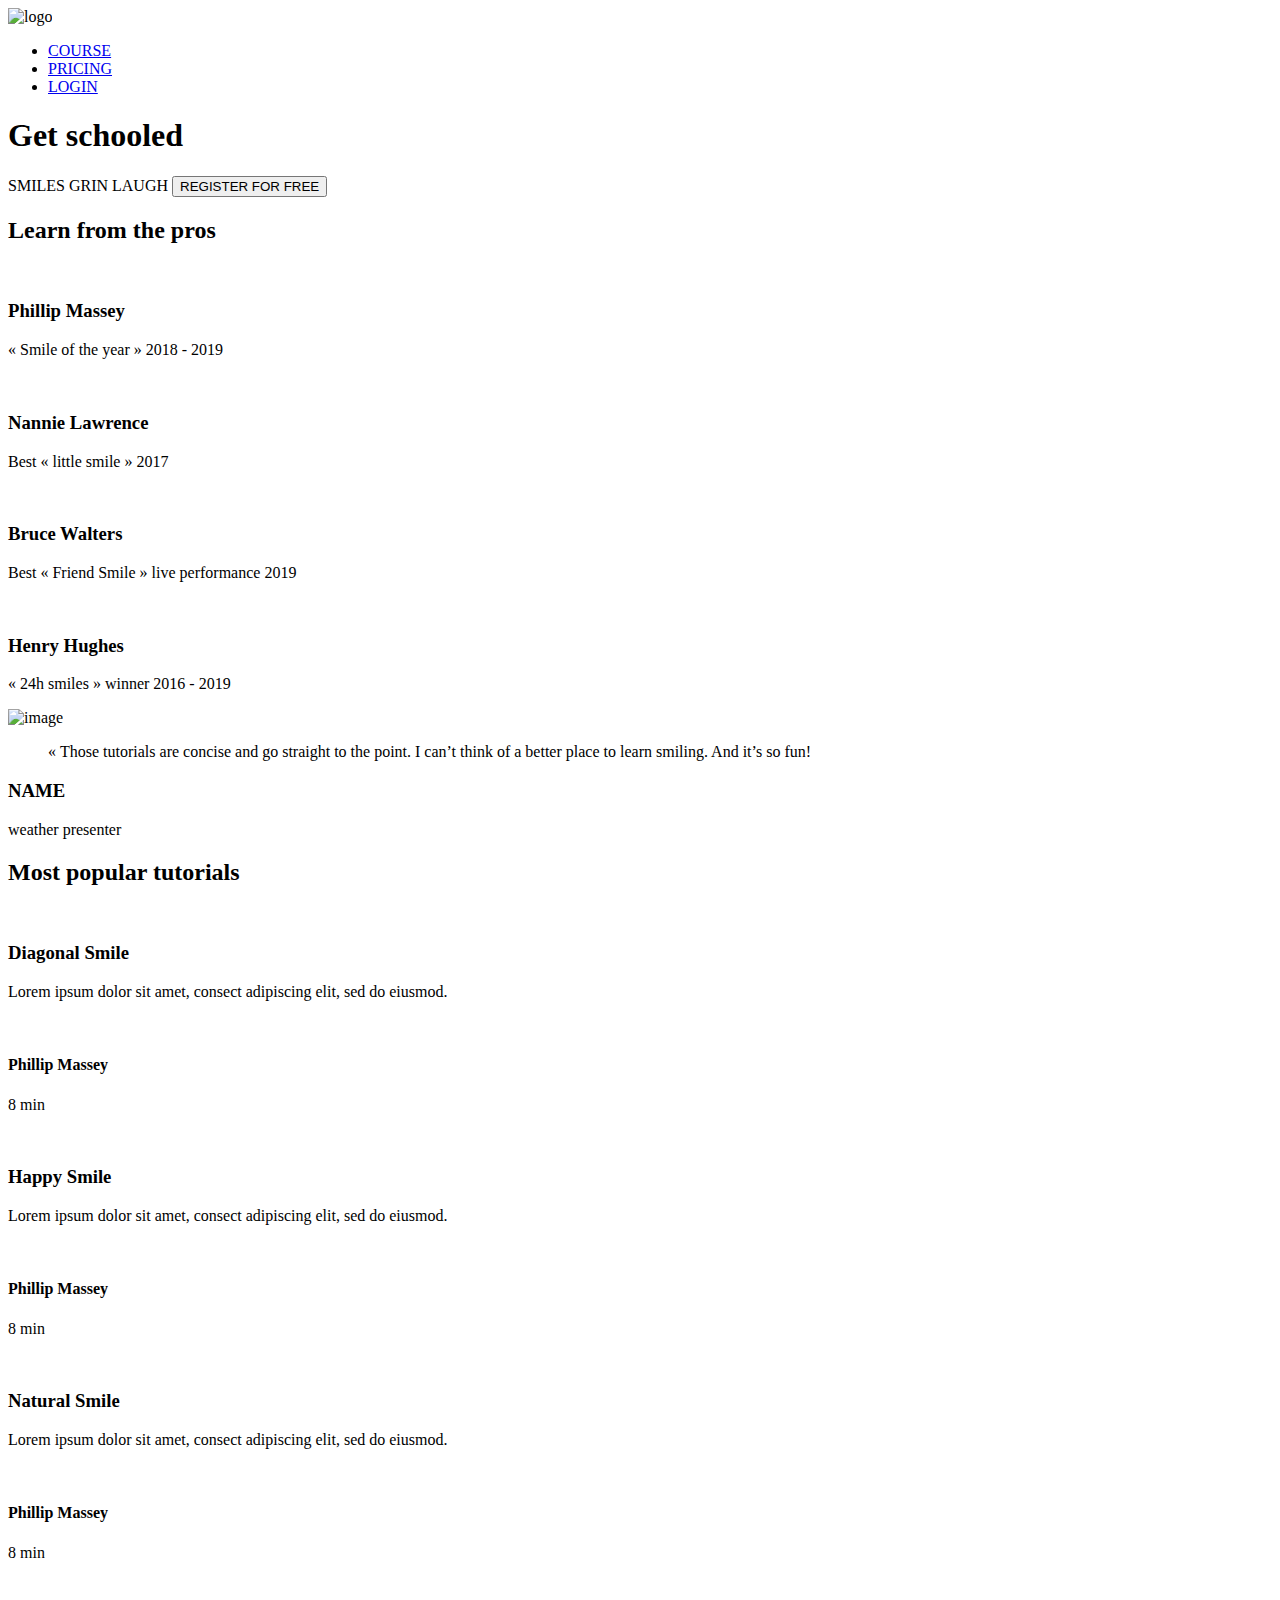
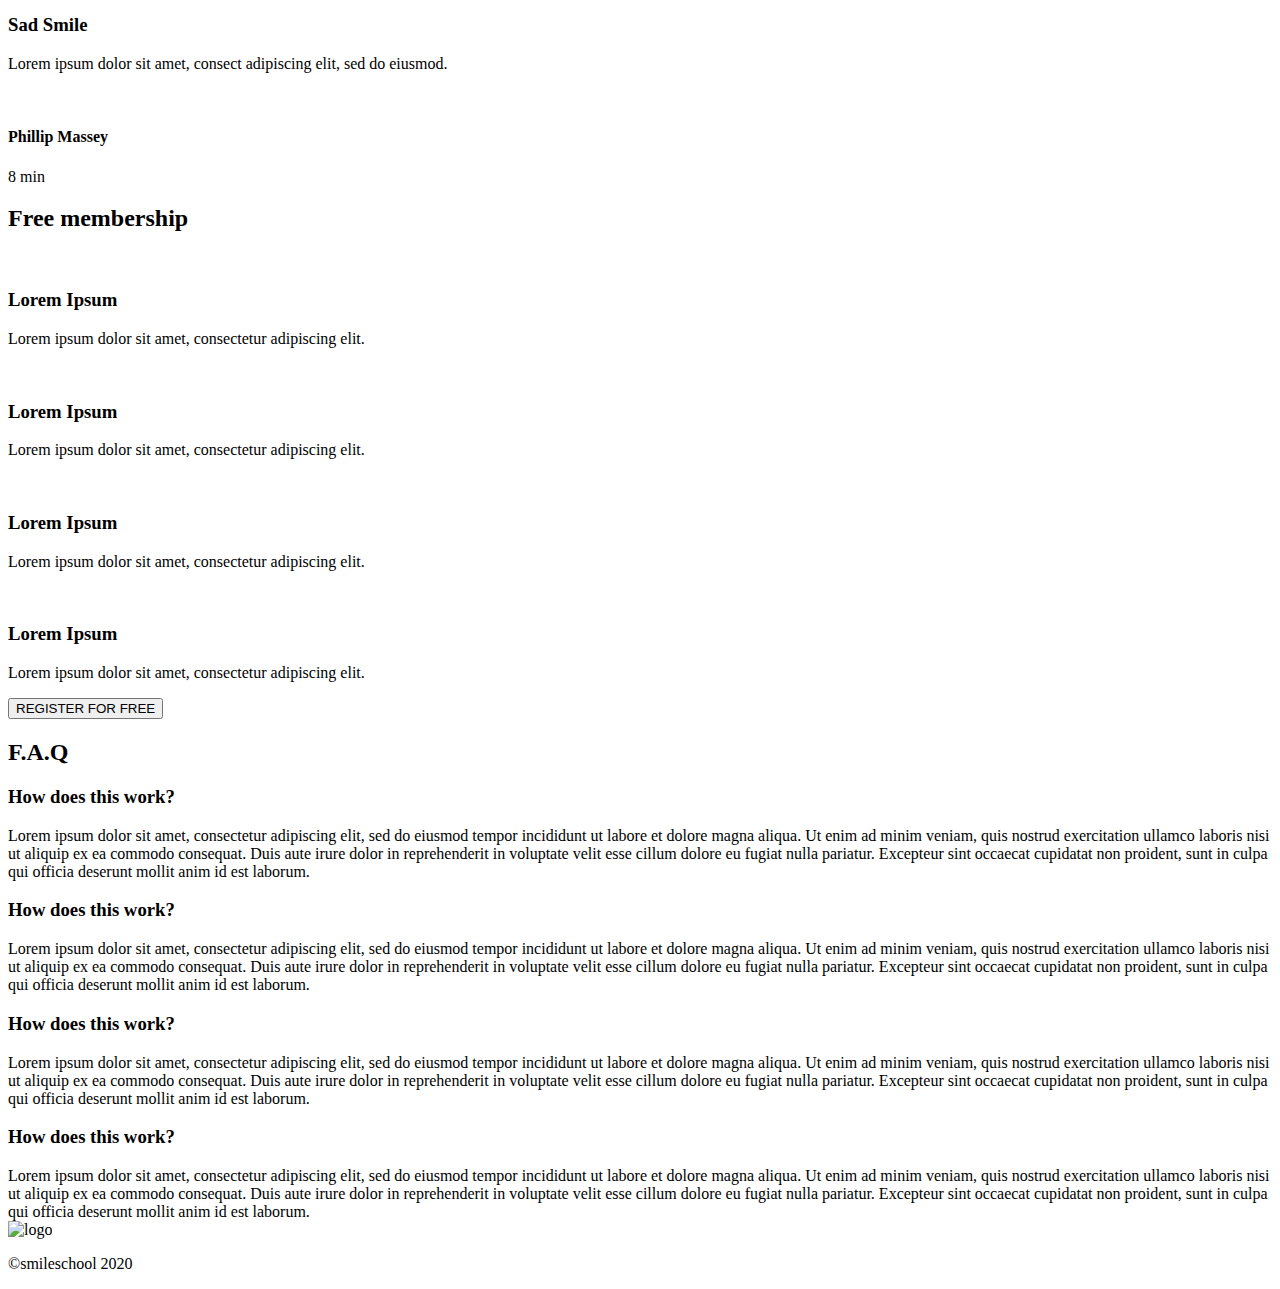
==== css_advanced/index.html @ 43f07096 "Add README.md and index.html file" ====
<!DOCTYPE html>
<html lang="en">
<head>
    <meta charset="UTF-8">
    <meta name="viewport" content="width=device-width, initial-scale=1.0">
    <script src="https://kit.fontawesome.com/4a2b055604.js" crossorigin="anonymous"></script>
    <title>Document</title>
</head>
<body>
    <header>
        <nav>
            <img src="https://fakeimg.pl/250x250?text=Sample+Logo" alt="logo">
          
            <ul>
                <li><a href="#">COURSE</a></li>
                <li><a href="#">PRICING</a></li>
                <li><a href="#">LOGIN</a></li>
            </ul>
        </nav>
        
    </header>
    <main>
        <section>
            <div>
                <h1>Get schooled</h1>
                <span>SMILES</span>
                <span>GRIN</span>
                <span>LAUGH</span>
                <button>REGISTER FOR FREE</button>
            </div>
            <div>
                <h2>Learn from the pros</h2>
                <div>
                    <div>
                        <img src="./images/1 (3).png" alt="">
                        <h3>Phillip Massey</h3>
                        <p>« Smile of the year » 2018 - 2019</p>
                    </div>
                    <div>
                        <img src="./images/6.png" alt="">
                        <h3>Nannie Lawrence</h3>
                        <p>Best « little smile » 2017</p>
                    </div>
                    <div>
                        <img src="./images/7.png" alt="">
                        <h3>Bruce Walters</h3>
                        <p>Best « Friend Smile » live performance 2019</p>
                    </div>
                    <div>
                        <img src="./images/8.png" alt="">
                        <h3>Henry Hughes</h3>
                        <p>« 24h smiles » winner 2016 - 2019</p>
                    </div>
                </div>
            </div>
        </section>
        <section>
            <div>
                <img src="./images/Bitmap.png" alt="image">
            </div>
            <div>
                <blockquote>« Those tutorials are concise and go straight to the point. I can’t think of a better place to learn smiling. And it’s so fun!</blockquote>
                <h3>NAME</h3>
                <P>weather presenter</P>
            </div>
        </section>
        <section>
            <h2>Most popular tutorials</h2>
            <div>
                <img src="./images/Bitmap (1).png" alt="">
                <h3>Diagonal Smile</h3>
                <p>Lorem ipsum dolor sit amet, consect adipiscing elit, sed do eiusmod.</p>
                <div>
                    <img src="./images/1 (3).png" alt="">
                    <h4>Phillip Massey</h4>
                </div>
                <div>
                    <div><i class="fa-solid fa-star"></i></div>
                    <div><i class="fa-solid fa-star"></i></div>
                    <div><i class="fa-solid fa-star"></i></div>
                    <div><i class="fa-solid fa-star"></i></div>
                    <div><i class="fa-solid fa-star"></i></div>
                </div>
                <p>8 min</p>
            </div>
            <div>
                <img src="./images/Bitmap (4).png" alt="">
                <h3>Happy Smile</h3>
                <p>Lorem ipsum dolor sit amet, consect adipiscing elit, sed do eiusmod.</p>
                <div>
                    <img src="./images/1 (3).png" alt="">
                    <h4>Phillip Massey</h4>
                </div>
                <div>
                    <div><i class="fa-solid fa-star"></i></div>
                    <div><i class="fa-solid fa-star"></i></div>
                    <div><i class="fa-solid fa-star"></i></div>
                    <div><i class="fa-solid fa-star"></i></div>
                    <div><i class="fa-solid fa-star"></i></div>
                </div>
                <p>8 min</p>
            </div>
            <div>
                <img src="./images/Bitmap (3).png" alt="">
                <h3>Natural Smile</h3>
                <p>Lorem ipsum dolor sit amet, consect adipiscing elit, sed do eiusmod.</p>
                <div>
                    <img src="./images/1 (3).png" alt="">
                    <h4>Phillip Massey</h4>
                </div>
                <div>
                    <div><i class="fa-solid fa-star"></i></div>
                    <div><i class="fa-solid fa-star"></i></div>
                    <div><i class="fa-solid fa-star"></i></div>
                    <div><i class="fa-solid fa-star"></i></div>
                    <div><i class="fa-solid fa-star"></i></div>
                </div>
                <p>8 min</p>
            </div>
            <div>
                <img src="./images/Bitmap (2).png" alt="">
                <h3>Sad Smile</h3>
                <p>Lorem ipsum dolor sit amet, consect adipiscing elit, sed do eiusmod.</p>
                <div>
                    <img src="./images/1 (3).png" alt="">
                    <h4>Phillip Massey</h4>
                </div>
                <div>
                    <div><i class="fa-solid fa-star"></i></div>
                    <div><i class="fa-solid fa-star"></i></div>
                    <div><i class="fa-solid fa-star"></i></div>
                    <div><i class="fa-solid fa-star"></i></div>
                    <div><i class="fa-solid fa-star"></i></div>
                </div>
                <p>8 min</p>
            </div>
        </section>
        <section>
            <h2>Free membership</h2>
            <div>
                <img src="./images/smile.svg" alt="">
                <h3>Lorem Ipsum</h3>
                <p>Lorem ipsum dolor sit amet, consectetur adipiscing elit.</p>
            </div>
            <div>
                <img src="./images/smile.svg" alt="">
                <h3>Lorem Ipsum</h3>
                <p>Lorem ipsum dolor sit amet, consectetur adipiscing elit.</p>
            </div>
            <div>
                <img src="./images/smile.svg" alt="">
                <h3>Lorem Ipsum</h3>
                <p>Lorem ipsum dolor sit amet, consectetur adipiscing elit.</p>
            </div>
            <div>
                <img src="./images/smile.svg" alt="">
                <h3>Lorem Ipsum</h3>
                <p>Lorem ipsum dolor sit amet, consectetur adipiscing elit.</p>
            </div>
            <button>REGISTER FOR FREE</button>
        </section>
        <section>
            <h2>F.A.Q</h2>
            <div>
                <div>
                    <div>
                        <h3>How does this work?</h3>
                    </div>
                    <div>
                        Lorem ipsum dolor sit amet, consectetur adipiscing elit, sed do eiusmod tempor incididunt ut labore et dolore magna aliqua. Ut enim ad minim veniam, quis nostrud exercitation ullamco laboris nisi ut aliquip ex ea commodo consequat. Duis aute irure dolor in reprehenderit in voluptate velit esse cillum dolore eu fugiat nulla pariatur. Excepteur sint occaecat cupidatat non proident, sunt in culpa qui officia deserunt mollit anim id est laborum.
                    </div>

                    <div>
                        <h3>How does this work?</h3>
                    </div>
                    <div>
                        Lorem ipsum dolor sit amet, consectetur adipiscing elit, sed do eiusmod tempor incididunt ut labore et dolore magna aliqua. Ut enim ad minim veniam, quis nostrud exercitation ullamco laboris nisi ut aliquip ex ea commodo consequat. Duis aute irure dolor in reprehenderit in voluptate velit esse cillum dolore eu fugiat nulla pariatur. Excepteur sint occaecat cupidatat non proident, sunt in culpa qui officia deserunt mollit anim id est laborum.
                    </div>
                </div>
                <div>
                    <div>
                        <h3>How does this work?</h3>
                    </div>
                    <div>
                        Lorem ipsum dolor sit amet, consectetur adipiscing elit, sed do eiusmod tempor incididunt ut labore et dolore magna aliqua. Ut enim ad minim veniam, quis nostrud exercitation ullamco laboris nisi ut aliquip ex ea commodo consequat. Duis aute irure dolor in reprehenderit in voluptate velit esse cillum dolore eu fugiat nulla pariatur. Excepteur sint occaecat cupidatat non proident, sunt in culpa qui officia deserunt mollit anim id est laborum.
                    </div>
                    <div>
                        <h3>How does this work?</h3>
                    </div>
                    <div>
                        Lorem ipsum dolor sit amet, consectetur adipiscing elit, sed do eiusmod tempor incididunt ut labore et dolore magna aliqua. Ut enim ad minim veniam, quis nostrud exercitation ullamco laboris nisi ut aliquip ex ea commodo consequat. Duis aute irure dolor in reprehenderit in voluptate velit esse cillum dolore eu fugiat nulla pariatur. Excepteur sint occaecat cupidatat non proident, sunt in culpa qui officia deserunt mollit anim id est laborum.
                    </div>
                </div>
            </div>
        </section>
    </main>
    <footer>
        <section>
            <div>
                <img src="https://fakeimg.pl/250x250?text=Sample+Logo" alt="logo">
                <div>
                    <i class="fa-brands fa-facebook"></i>
                    <i class="fa-brands fa-twitter"></i>
                    <i class="fa-brands fa-instagram"></i>
                </div>
            </div>
            <p>©smileschool 2020</p>
        </section>
    </footer>
</body>
</html>
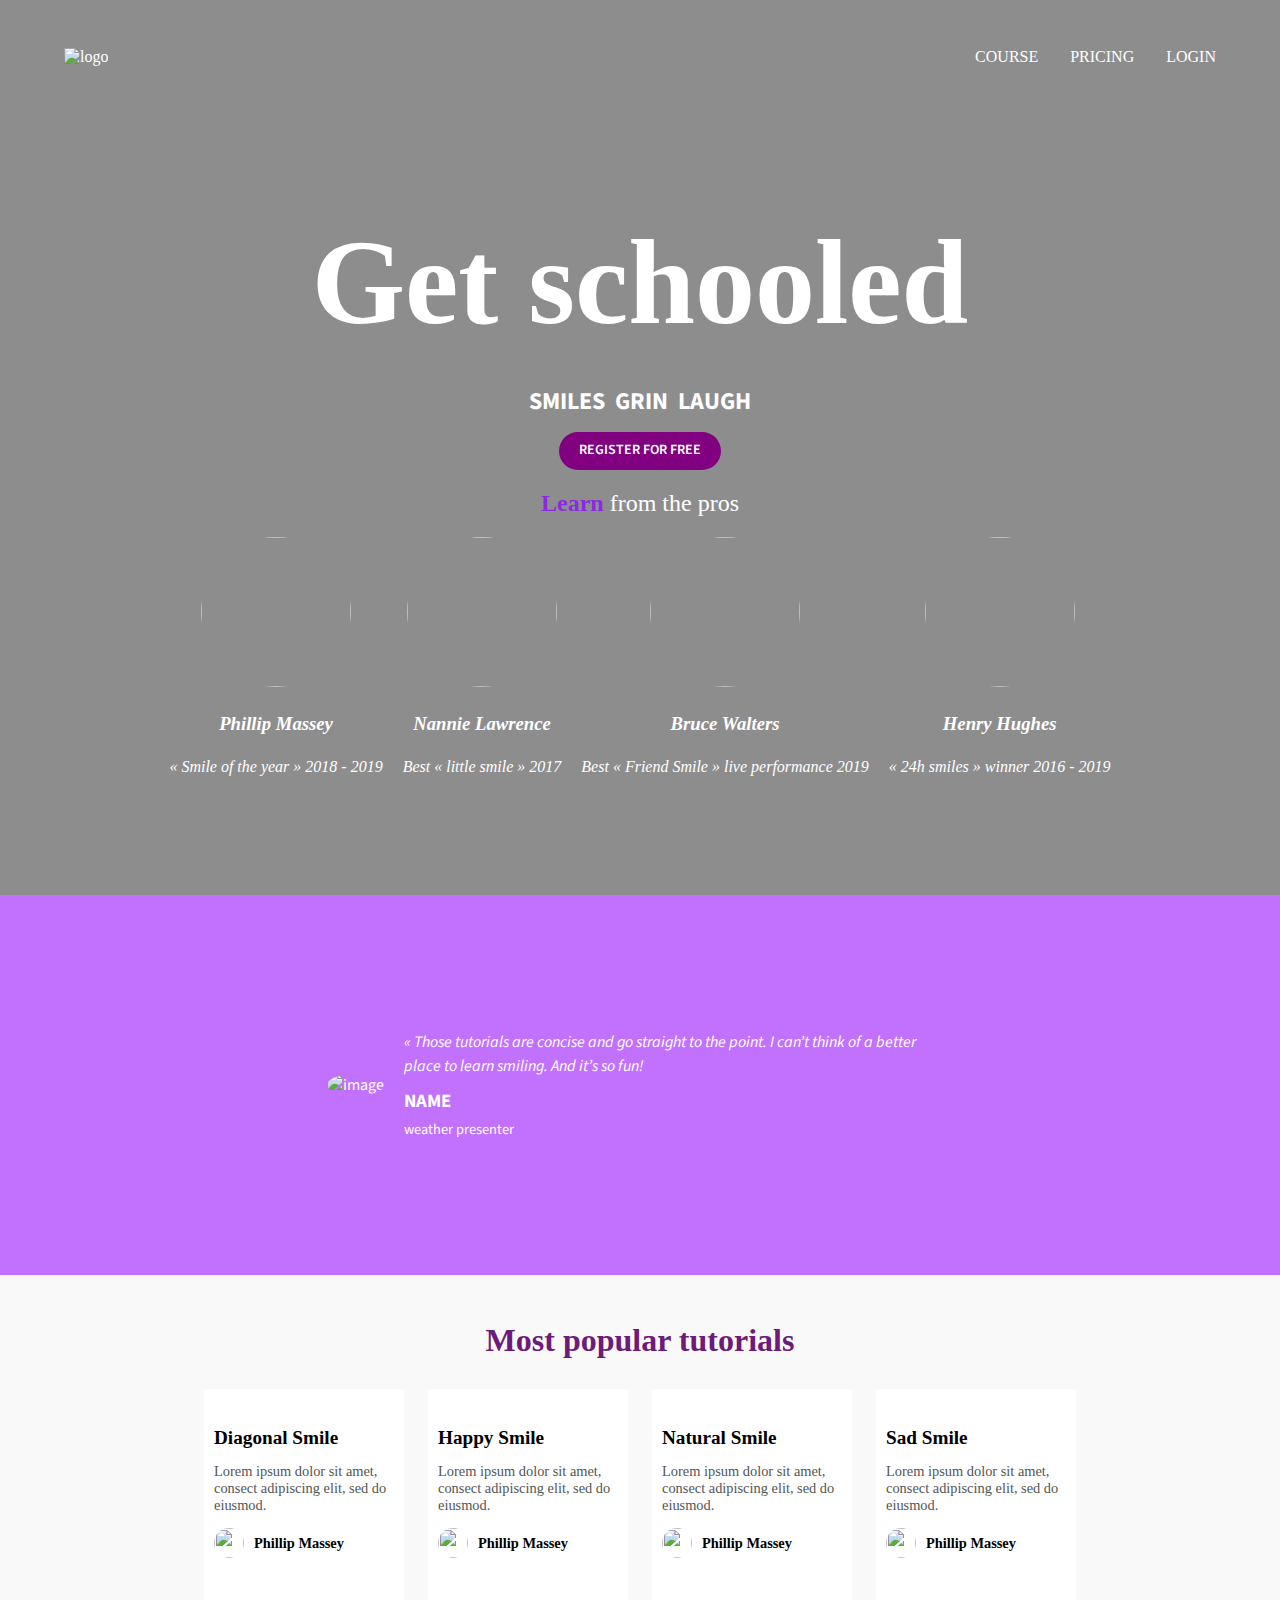
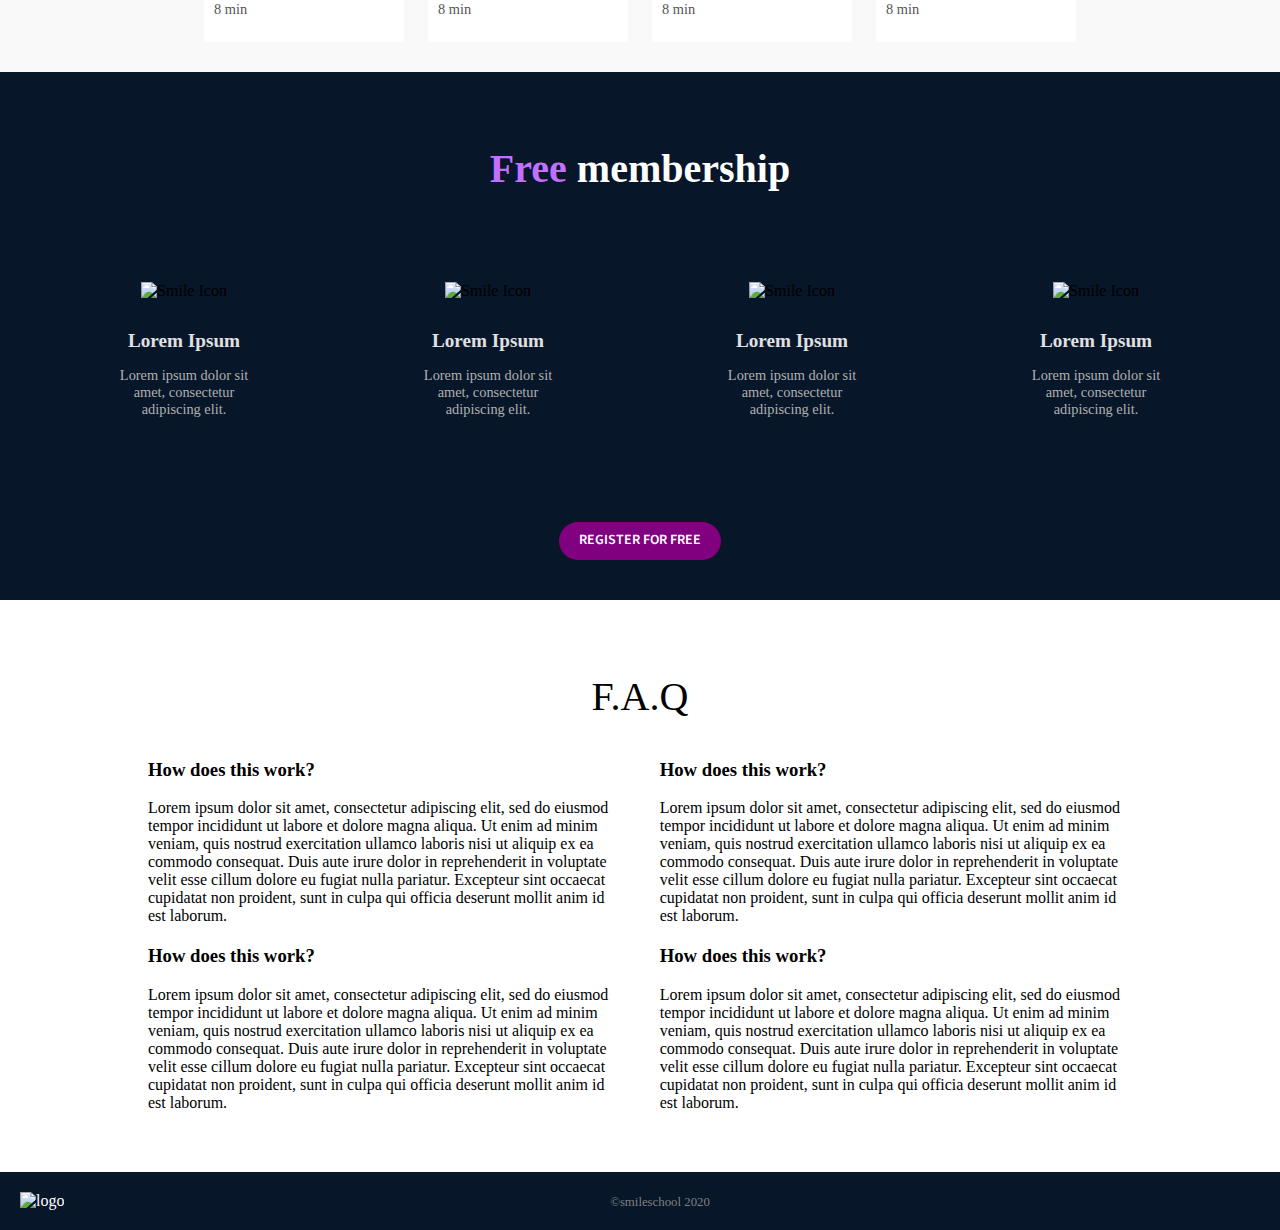
==== commit 69e099f6: "fix erorr" ====
--- a/css_advanced/index.html
+++ b/css_advanced/index.html
@@ -4,12 +4,13 @@
     <meta charset="UTF-8">
     <meta name="viewport" content="width=device-width, initial-scale=1.0">
     <script src="https://kit.fontawesome.com/4a2b055604.js" crossorigin="anonymous"></script>
+    <link rel="stylesheet" href="styles.css">
     <title>Document</title>
 </head>
 <body>
-    <header>
+    <header class="header-background">
         <nav>
-            <img src="https://fakeimg.pl/250x250?text=Sample+Logo" alt="logo">
+            <img src="images/logo.png" alt="logo">
           
             <ul>
                 <li><a href="#">COURSE</a></li>
@@ -20,43 +21,45 @@
         
     </header>
     <main>
-        <section>
+        <section class="hero hero-background">
             <div>
                 <h1>Get schooled</h1>
-                <span>SMILES</span>
-                <span>GRIN</span>
-                <span>LAUGH</span>
+                <div class="tags">
+                    <span>SMILES</span>
+                    <span>GRIN</span>
+                    <span>LAUGH</span>
+                </div>
                 <button>REGISTER FOR FREE</button>
             </div>
             <div>
-                <h2>Learn from the pros</h2>
-                <div>
-                    <div>
-                        <img src="./images/1 (3).png" alt="">
+                <h2><a style="color: blueviolet; ">Learn</a>  <a style="font-weight: 100">from the pros</a></h2>
+                <div class="profiles">
+                    <div>
+                        <img src="./images/1.png" alt="">
                         <h3>Phillip Massey</h3>
                         <p>« Smile of the year » 2018 - 2019</p>
                     </div>
                     <div>
-                        <img src="./images/6.png" alt="">
+                        <img src="./images/3.png" alt="">
                         <h3>Nannie Lawrence</h3>
                         <p>Best « little smile » 2017</p>
                     </div>
                     <div>
-                        <img src="./images/7.png" alt="">
+                        <img src="./images/2.png" alt="">
                         <h3>Bruce Walters</h3>
                         <p>Best « Friend Smile » live performance 2019</p>
                     </div>
                     <div>
-                        <img src="./images/8.png" alt="">
+                        <img src="./images/4.png" alt="">
                         <h3>Henry Hughes</h3>
                         <p>« 24h smiles » winner 2016 - 2019</p>
                     </div>
                 </div>
             </div>
         </section>
-        <section>
-            <div>
-                <img src="./images/Bitmap.png" alt="image">
+        <section id="custom-section">
+            <div>
+                <img src="./images/5.png" alt="image">
             </div>
             <div>
                 <blockquote>« Those tutorials are concise and go straight to the point. I can’t think of a better place to learn smiling. And it’s so fun!</blockquote>
@@ -64,131 +67,138 @@
                 <P>weather presenter</P>
             </div>
         </section>
-        <section>
+        <section id="tutorials-section">
             <h2>Most popular tutorials</h2>
-            <div>
-                <img src="./images/Bitmap (1).png" alt="">
+            <div class="tutorial-card">
+                <img src="images/9.png" alt="">
                 <h3>Diagonal Smile</h3>
                 <p>Lorem ipsum dolor sit amet, consect adipiscing elit, sed do eiusmod.</p>
-                <div>
-                    <img src="./images/1 (3).png" alt="">
-                    <h4>Phillip Massey</h4>
-                </div>
-                <div>
-                    <div><i class="fa-solid fa-star"></i></div>
-                    <div><i class="fa-solid fa-star"></i></div>
-                    <div><i class="fa-solid fa-star"></i></div>
-                    <div><i class="fa-solid fa-star"></i></div>
-                    <div><i class="fa-solid fa-star"></i></div>
-                </div>
-                <p>8 min</p>
-            </div>
-            <div>
-                <img src="./images/Bitmap (4).png" alt="">
+                <div class="author-info">
+                    <img src="images/1.png" alt="">
+                    <h4>Phillip Massey</h4>
+                </div>
+                <div class="rating">
+                    <div><i class="fa-solid fa-star"></i></div>
+                    <div><i class="fa-solid fa-star"></i></div>
+                    <div><i class="fa-solid fa-star"></i></div>
+                    <div><i class="fa-solid fa-star"></i></div>
+                    <div><i class="fa-solid fa-star"></i></div>
+                </div>
+                <p>8 min</p>
+            </div>
+            <div class="tutorial-card">
+                <img src="images/7.png" alt="">
                 <h3>Happy Smile</h3>
                 <p>Lorem ipsum dolor sit amet, consect adipiscing elit, sed do eiusmod.</p>
-                <div>
-                    <img src="./images/1 (3).png" alt="">
-                    <h4>Phillip Massey</h4>
-                </div>
-                <div>
-                    <div><i class="fa-solid fa-star"></i></div>
-                    <div><i class="fa-solid fa-star"></i></div>
-                    <div><i class="fa-solid fa-star"></i></div>
-                    <div><i class="fa-solid fa-star"></i></div>
-                    <div><i class="fa-solid fa-star"></i></div>
-                </div>
-                <p>8 min</p>
-            </div>
-            <div>
-                <img src="./images/Bitmap (3).png" alt="">
+                <div class="author-info">
+                    <img src="/images/1.png" alt="">
+                    <h4>Phillip Massey</h4>
+                </div>
+                <div class="rating">
+                    <div><i class="fa-solid fa-star"></i></div>
+                    <div><i class="fa-solid fa-star"></i></div>
+                    <div><i class="fa-solid fa-star"></i></div>
+                    <div><i class="fa-solid fa-star"></i></div>
+                    <div><i class="fa-solid fa-star"></i></div>
+                </div>
+                <p>8 min</p>
+            </div>
+            <div class="tutorial-card">
+                <img src="images/8.png" alt="">
                 <h3>Natural Smile</h3>
                 <p>Lorem ipsum dolor sit amet, consect adipiscing elit, sed do eiusmod.</p>
-                <div>
-                    <img src="./images/1 (3).png" alt="">
-                    <h4>Phillip Massey</h4>
-                </div>
-                <div>
-                    <div><i class="fa-solid fa-star"></i></div>
-                    <div><i class="fa-solid fa-star"></i></div>
-                    <div><i class="fa-solid fa-star"></i></div>
-                    <div><i class="fa-solid fa-star"></i></div>
-                    <div><i class="fa-solid fa-star"></i></div>
-                </div>
-                <p>8 min</p>
-            </div>
-            <div>
-                <img src="./images/Bitmap (2).png" alt="">
+                <div class="author-info">
+                    <img src="images/1.png" alt="">
+                    <h4>Phillip Massey</h4>
+                </div>
+                <div class="rating">
+                    <div><i class="fa-solid fa-star"></i></div>
+                    <div><i class="fa-solid fa-star"></i></div>
+                    <div><i class="fa-solid fa-star"></i></div>
+                    <div><i class="fa-solid fa-star"></i></div>
+                    <div><i class="fa-solid fa-star"></i></div>
+                </div>
+                <p>8 min</p>
+            </div>
+            <div class="tutorial-card">
+                <img src="images/6.png" alt="">
                 <h3>Sad Smile</h3>
                 <p>Lorem ipsum dolor sit amet, consect adipiscing elit, sed do eiusmod.</p>
-                <div>
-                    <img src="./images/1 (3).png" alt="">
-                    <h4>Phillip Massey</h4>
-                </div>
-                <div>
-                    <div><i class="fa-solid fa-star"></i></div>
-                    <div><i class="fa-solid fa-star"></i></div>
-                    <div><i class="fa-solid fa-star"></i></div>
-                    <div><i class="fa-solid fa-star"></i></div>
-                    <div><i class="fa-solid fa-star"></i></div>
-                </div>
-                <p>8 min</p>
-            </div>
-        </section>
-        <section>
-            <h2>Free membership</h2>
-            <div>
-                <img src="./images/smile.svg" alt="">
-                <h3>Lorem Ipsum</h3>
-                <p>Lorem ipsum dolor sit amet, consectetur adipiscing elit.</p>
-            </div>
-            <div>
-                <img src="./images/smile.svg" alt="">
-                <h3>Lorem Ipsum</h3>
-                <p>Lorem ipsum dolor sit amet, consectetur adipiscing elit.</p>
-            </div>
-            <div>
-                <img src="./images/smile.svg" alt="">
-                <h3>Lorem Ipsum</h3>
-                <p>Lorem ipsum dolor sit amet, consectetur adipiscing elit.</p>
-            </div>
-            <div>
-                <img src="./images/smile.svg" alt="">
+                <div class="author-info">
+                    <img src="images/1.png" alt="">
+                    <h4>Phillip Massey</h4>
+                </div>
+                <div class="rating">
+                    <div><i class="fa-solid fa-star"></i></div>
+                    <div><i class="fa-solid fa-star"></i></div>
+                    <div><i class="fa-solid fa-star"></i></div>
+                    <div><i class="fa-solid fa-star"></i></div>
+                    <div><i class="fa-solid fa-star"></i></div>
+                </div>
+                <p>8 min</p>
+            </div>
+        </section >
+        <section id="free-membership-section">
+            <h2><a style="color: #C271FF;"> Free</a> membership</h2>
+            <div class="membership-card">
+                <img src="images/smile.png" alt="Smile Icon">
+                <h3>Lorem Ipsum</h3>
+                <p>Lorem ipsum dolor sit amet, consectetur adipiscing elit.</p>
+            </div>
+            <div class="membership-card">
+                <img src="images/smile.png" alt="Smile Icon">
+                <h3>Lorem Ipsum</h3>
+                <p>Lorem ipsum dolor sit amet, consectetur adipiscing elit.</p>
+            </div>
+            <div class="membership-card">
+                <img src="images/smile.png" alt="Smile Icon">
+                <h3>Lorem Ipsum</h3>
+                <p>Lorem ipsum dolor sit amet, consectetur adipiscing elit.</p>
+            </div>
+            <div class="membership-card">
+                <img src="images/smile.png" alt="Smile Icon">
                 <h3>Lorem Ipsum</h3>
                 <p>Lorem ipsum dolor sit amet, consectetur adipiscing elit.</p>
             </div>
             <button>REGISTER FOR FREE</button>
         </section>
-        <section>
-            <h2>F.A.Q</h2>
-            <div>
-                <div>
-                    <div>
-                        <h3>How does this work?</h3>
-                    </div>
-                    <div>
-                        Lorem ipsum dolor sit amet, consectetur adipiscing elit, sed do eiusmod tempor incididunt ut labore et dolore magna aliqua. Ut enim ad minim veniam, quis nostrud exercitation ullamco laboris nisi ut aliquip ex ea commodo consequat. Duis aute irure dolor in reprehenderit in voluptate velit esse cillum dolore eu fugiat nulla pariatur. Excepteur sint occaecat cupidatat non proident, sunt in culpa qui officia deserunt mollit anim id est laborum.
-                    </div>
-
-                    <div>
-                        <h3>How does this work?</h3>
-                    </div>
-                    <div>
-                        Lorem ipsum dolor sit amet, consectetur adipiscing elit, sed do eiusmod tempor incididunt ut labore et dolore magna aliqua. Ut enim ad minim veniam, quis nostrud exercitation ullamco laboris nisi ut aliquip ex ea commodo consequat. Duis aute irure dolor in reprehenderit in voluptate velit esse cillum dolore eu fugiat nulla pariatur. Excepteur sint occaecat cupidatat non proident, sunt in culpa qui officia deserunt mollit anim id est laborum.
-                    </div>
-                </div>
-                <div>
-                    <div>
-                        <h3>How does this work?</h3>
-                    </div>
-                    <div>
-                        Lorem ipsum dolor sit amet, consectetur adipiscing elit, sed do eiusmod tempor incididunt ut labore et dolore magna aliqua. Ut enim ad minim veniam, quis nostrud exercitation ullamco laboris nisi ut aliquip ex ea commodo consequat. Duis aute irure dolor in reprehenderit in voluptate velit esse cillum dolore eu fugiat nulla pariatur. Excepteur sint occaecat cupidatat non proident, sunt in culpa qui officia deserunt mollit anim id est laborum.
-                    </div>
-                    <div>
-                        <h3>How does this work?</h3>
-                    </div>
-                    <div>
-                        Lorem ipsum dolor sit amet, consectetur adipiscing elit, sed do eiusmod tempor incididunt ut labore et dolore magna aliqua. Ut enim ad minim veniam, quis nostrud exercitation ullamco laboris nisi ut aliquip ex ea commodo consequat. Duis aute irure dolor in reprehenderit in voluptate velit esse cillum dolore eu fugiat nulla pariatur. Excepteur sint occaecat cupidatat non proident, sunt in culpa qui officia deserunt mollit anim id est laborum.
+        <section id="faq-section">
+            <h2 id="faq">F.A.Q</h2>
+            <div class="faq-container">
+                <div class="faq-column">
+                    <div class="faq-item"">
+                    <div>
+                        <h3>How does this work?</h3>
+                    </div>
+                    <div>
+                        Lorem ipsum dolor sit amet, consectetur adipiscing elit, sed do eiusmod tempor incididunt ut labore et dolore magna aliqua. Ut enim ad minim veniam, quis nostrud exercitation ullamco laboris nisi ut aliquip ex ea commodo consequat. Duis aute irure dolor in reprehenderit in voluptate velit esse cillum dolore eu fugiat nulla pariatur. Excepteur sint occaecat cupidatat non proident, sunt in culpa qui officia deserunt mollit anim id est laborum.
+                    </div>
+                    </div>
+                    <div class="faq-item"">
+                    <div>
+                        <h3>How does this work?</h3>
+                    </div>
+                    <div>
+                        Lorem ipsum dolor sit amet, consectetur adipiscing elit, sed do eiusmod tempor incididunt ut labore et dolore magna aliqua. Ut enim ad minim veniam, quis nostrud exercitation ullamco laboris nisi ut aliquip ex ea commodo consequat. Duis aute irure dolor in reprehenderit in voluptate velit esse cillum dolore eu fugiat nulla pariatur. Excepteur sint occaecat cupidatat non proident, sunt in culpa qui officia deserunt mollit anim id est laborum.
+                    </div>
+                    </div>
+                </div>
+                <div class="faq-column">
+                    <div class="faq-item"">
+                    <div>
+                        <h3>How does this work?</h3>
+                    </div>
+                    <div>
+                        Lorem ipsum dolor sit amet, consectetur adipiscing elit, sed do eiusmod tempor incididunt ut labore et dolore magna aliqua. Ut enim ad minim veniam, quis nostrud exercitation ullamco laboris nisi ut aliquip ex ea commodo consequat. Duis aute irure dolor in reprehenderit in voluptate velit esse cillum dolore eu fugiat nulla pariatur. Excepteur sint occaecat cupidatat non proident, sunt in culpa qui officia deserunt mollit anim id est laborum.
+                    </div>
+                    </div>
+                    <div class="faq-item"">
+                    <div>
+                        <h3>How does this work?</h3>
+                    </div>
+                    <div>
+                        Lorem ipsum dolor sit amet, consectetur adipiscing elit, sed do eiusmod tempor incididunt ut labore et dolore magna aliqua. Ut enim ad minim veniam, quis nostrud exercitation ullamco laboris nisi ut aliquip ex ea commodo consequat. Duis aute irure dolor in reprehenderit in voluptate velit esse cillum dolore eu fugiat nulla pariatur. Excepteur sint occaecat cupidatat non proident, sunt in culpa qui officia deserunt mollit anim id est laborum.
+                    </div>
                     </div>
                 </div>
             </div>
@@ -196,9 +206,9 @@
     </main>
     <footer>
         <section>
-            <div>
-                <img src="https://fakeimg.pl/250x250?text=Sample+Logo" alt="logo">
-                <div>
+            <div id="logo">
+                <img src="images/logo.png" alt="logo">
+                <div class="footer-brands">
                     <i class="fa-brands fa-facebook"></i>
                     <i class="fa-brands fa-twitter"></i>
                     <i class="fa-brands fa-instagram"></i>
--- a/css_advanced/styles.css
+++ b/css_advanced/styles.css
@@ -0,0 +1,427 @@
+@import url('https://fonts.googleapis.com/css2?family=Source+Sans+Pro:wght@400&display=swap');
+
+* {
+  box-sizing: border-box;
+}
+
+html, body {
+  margin: 0;
+  padding: 0;
+}
+
+
+
+/*  styles */
+
+
+.hero {
+  text-align: center;
+  padding: 100px 20px;
+}
+
+.hero h1 {
+  color: #fff;
+  font-size: 120px;
+  margin: 0;
+}
+.hero span {
+  display: block;
+  font-size: 24px;
+  margin-top: 20px;
+}
+/* Button Styles */
+
+.hero button {
+  padding: 10px 20px;
+  font-family: 'Source Sans Pro', sans-serif;
+  font-size: 14px;
+  font-weight: 600;
+  line-height: 17.6px;
+  text-align: center;
+  margin-top: 20px;
+  background-color: purple;
+  color: white;
+  border: none;
+  border-radius: 25px;
+  cursor: pointer;
+  transition: background-color 0.3s;
+}
+.hero button:hover {
+  background-color: darkviolet;
+}
+
+/* tags styles */
+
+.hero .tags {
+  display: flex;
+  color: #fff;
+  justify-content: center;
+  gap: 10px; 
+  font-family: 'Source Sans Pro', sans-serif;
+  font-size: 16px;
+  font-weight: 700;
+  line-height: 20.11px;
+  text-align: center;
+  margin-top: 20px;
+}
+
+h2{
+  color: #fff;
+}
+
+/* Header styles */
+header {
+  color: #fff;
+  padding: 2em 0;
+
+}
+
+nav {
+  display: flex;
+  justify-content: space-between;
+  align-items: center;
+  width: 90%;
+  margin: 0 auto;
+}
+
+nav ul {
+  list-style: none;
+  display: flex;
+  gap: 2em;
+}
+
+nav a {
+  color: #fff;
+  text-decoration: none;
+}
+
+
+
+/*----------------*/
+
+
+
+.header-background, .hero-background {
+  position: relative;
+  z-index: 0;
+}
+
+.header-background::before, .hero-background::before {
+  content: "";
+  position: absolute;
+  top: 0;
+  left: 0;
+  width: 100%;
+  height: 100%;
+  background: url('images/Object.png') no-repeat center center fixed;
+  background-size: cover;
+  z-index: -2;
+}
+
+.header-background::after, .hero-background::after {
+  content: "";
+  position: absolute;
+  top: 0;
+  left: 0;
+  width: 100%;
+  height: 100%;
+  background: rgba(29, 28, 29, 0.5); 
+  z-index: -1;
+}
+
+header {
+  position: relative;
+  z-index: 1;
+}
+
+/* profile images styles */
+  .hero .profiles {
+    color: #fff;
+    display: flex;
+    justify-content: center;
+    gap: 20px;
+    flex-wrap: wrap; 
+  }
+  
+  .hero .profiles div {
+    text-align: center;
+    font-style: italic;
+    font-weight: 400;
+  line-height: 24px;
+  }
+  
+  .hero .profiles img {
+    border-radius: 50%;
+    width: 150px;
+    height: 150px;
+    object-fit: cover;
+  }
+
+
+
+    
+
+/* custom-section*/
+#custom-section {
+  display: flex;
+  align-items: center;
+  justify-content: center;
+  background-color: #C271FF  ; 
+  padding: 125px;
+ 
+  color: white;
+  font-family: 'Source Sans Pro', sans-serif;
+}
+
+#custom-section div {
+  margin: 10px;
+}
+
+#custom-section img {
+  border-radius: 50%;
+  width: 160px;
+  height: 160px;
+  object-fit: cover;
+}
+
+#custom-section blockquote {
+  font-style: italic;
+  margin: 0;
+  max-width: 550px; 
+    line-height: 1.5;
+}
+
+#custom-section h3 {
+  margin: 10px 0 0 0;
+}
+
+#custom-section p {
+  margin: 5px 0 0 0;
+  font-size: 0.9em;
+}
+
+
+
+
+/* Footer Styles */
+footer {
+  display: flex;
+  flex-direction: column;
+
+  padding: 20px;
+  background-color: #071629;  
+  color: #fff;  
+  position: relative; 
+}
+
+footer section {
+  display: flex;
+  justify-content: space-between;  
+  width: 100%;
+  max-width: auto;  
+
+}
+
+#logo {
+  display: flex;
+  align-items: center; 
+}
+
+footer div img {
+  width: auto; 
+  height: auto;  
+}
+
+.footer-brands {
+  list-style: none;
+  display: flex;  
+  gap: 1.5em;  
+  margin-left: auto;
+}
+
+footer div i {
+  color: #fff;  
+  font-size: 1.5em;  
+}
+
+footer p {
+  margin: 10px 0 0;  
+  color: gray;  
+  font-size: 0.8em;  
+  text-align: center; 
+  position: absolute; 
+  bottom: 20px;  
+  width: 100%;  
+}
+
+  
+
+
+
+/* tutorials section */
+ 
+#tutorials-section {
+  text-align: center;  
+  padding: 20px;  
+  background-color: #f9f9f9;  
+}
+
+#tutorials-section h2 {
+  color: #6d1b7b;  
+  font-size: 2em;  
+  margin-bottom: 20px;  
+}
+
+/* tutorial card */
+.tutorial-card {
+  display: inline-block;
+  background-color: white; 
+  
+
+  width: 200px; 
+  margin: 10px; 
+  padding: 10px; 
+  text-align: left; 
+}
+
+.tutorial-card img {
+  width: 100%; 
+
+}
+
+.tutorial-card h3 {
+  font-size: 1.2em; 
+  margin: 10px 0; 
+}
+
+.tutorial-card p {
+  font-size: 0.9em; 
+  color: #555; 
+}
+
+/* author info*/
+.author-info {
+  display: flex; 
+  align-items: center; 
+  margin: 10px 0; 
+}
+
+.author-info img {
+  border-radius: 50%; 
+  width: 30px; 
+  height: 30px; 
+  margin-right: 10px; 
+}
+
+.author-info h4 {
+  font-size: 0.9em; 
+  margin: 0;
+}
+
+/* rating */
+.rating {
+  display: flex; 
+  align-items: center; 
+  margin: 10px 0; 
+}
+
+.rating i {
+  color: #C271FF; 
+  margin-right: 2px; 
+}
+
+
+/* free membership section*/
+#free-membership-section {
+  text-align: center;  
+  padding: 40px 20px;  
+background-color: #071629;
+align-items: center;
+
+
+}
+
+#free-membership-section h2 {
+  text-align: center;
+  font-size: 2.5em; 
+
+  margin-bottom: 20px;  
+}
+
+/* membership card*/
+.membership-card {
+  display: inline-block;  
+  width: 200px;  
+  margin: 50px;  
+  padding: 20px;  
+
+
+  text-align: center;  
+}
+
+.membership-card img {
+  width: 50px;  
+  margin-bottom: 20px;  
+}
+
+.membership-card h3 {
+  font-size: 1.2em;  
+  margin: 10px 0;  
+  color: #e0e0e0;  
+}
+
+.membership-card p {
+  font-size: 0.9em;  
+  color: #b0b0b0;  
+}
+
+/* button*/
+
+
+button {
+  padding: 10px 20px;
+  font-family: 'Source Sans Pro', sans-serif;
+  font-size: 14px;
+  font-weight: 600;
+  line-height: 17.6px;
+  text-align: center;
+  margin-top: 20px;
+  background-color: purple;
+  color: white;
+  border: none;
+  border-radius: 25px;
+  cursor: pointer;
+  transition: background-color 0.3s;
+ 
+}
+
+button:hover {
+  background-color: darkviolet;
+}
+
+
+
+/* faq section */
+#faq-section{
+  background-color: #fff;
+  padding: 20px;
+  margin: 20px auto;
+  width: 80%;
+}
+#faq {
+  text-align: center;
+  color: #000;
+  font-size: 2.5em;
+  font-weight: 300;
+  margin-bottom: 20px;
+}
+.faq-column {
+  width: 48%;
+}
+.faq-item {
+  margin-bottom: 20px;
+}
+.faq-container {
+  display: flex;
+  justify-content: space-between;
+}